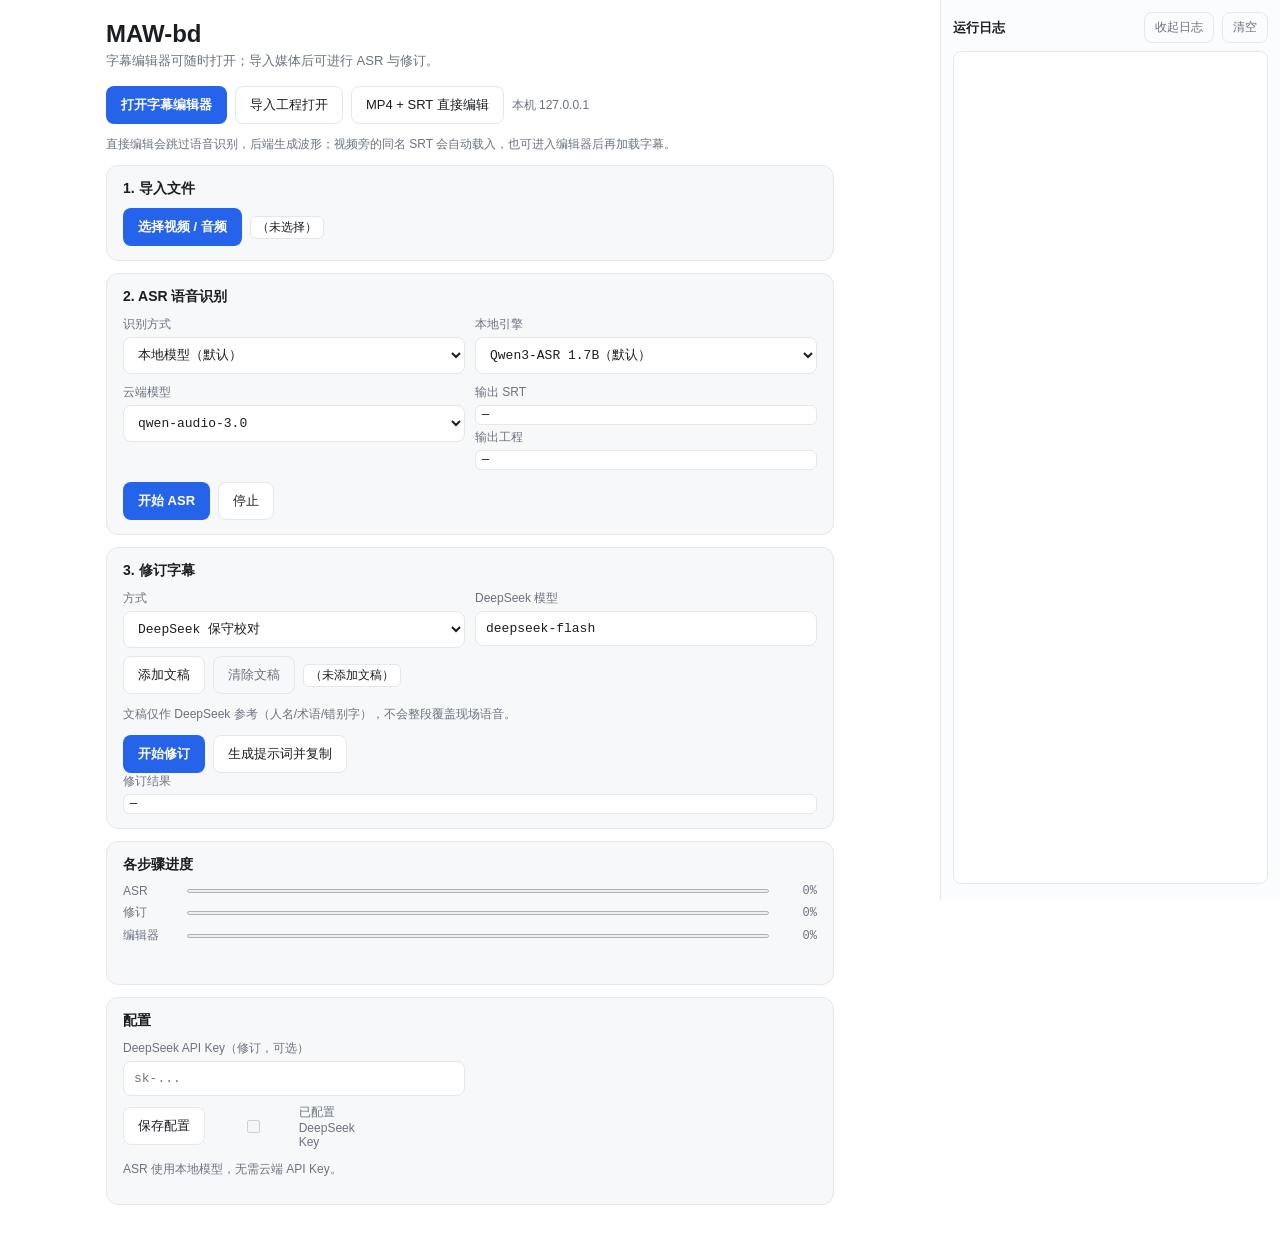
==== web/launcher/index.html @ ca6966a8 "feat: publish focused MAW-bd macOS workflow" ====
<!DOCTYPE html>
<html lang="zh-CN">
<head>
  <meta charset="UTF-8" />
  <meta name="viewport" content="width=device-width, initial-scale=1" />
  <title>MAW-bd</title>
  <link rel="stylesheet" href="launcher.css" />
</head>
<body>
  <div class="page">
    <main class="wrap">
      <header>
        <h1>MAW-bd</h1>
        <p class="sub">字幕编辑器可随时打开；导入媒体后可进行 ASR 与修订。</p>
        <div class="row">
          <button type="button" class="primary" id="btn-editor">打开字幕编辑器</button>
          <button type="button" id="btn-open-project">导入工程打开</button>
          <button type="button" id="btn-media-editor">MP4 + SRT 直接编辑</button>
          <span class="muted">本机 127.0.0.1</span>
        </div>
        <p class="muted">直接编辑会跳过语音识别，后端生成波形；视频旁的同名 SRT 会自动载入，也可进入编辑器后再加载字幕。</p>
      </header>

      <section class="card">
        <h2>1. 导入文件</h2>
        <div class="row">
          <button type="button" class="primary" id="btn-media">选择视频 / 音频</button>
          <code id="media-path">（未选择）</code>
        </div>
      </section>

      <section class="card">
        <h2>2. ASR 语音识别</h2>
        <div class="grid">
          <label>识别方式
            <select id="asr-mode">
              <option value="local">本地模型（默认）</option>
              <option value="cloud">云端 Qwen API</option>
            </select>
          </label>
          <label id="local-engine-wrap">本地引擎
            <select id="local-engine">
              <option value="qwen-asr">Qwen3-ASR 1.7B（默认）</option>
              <option value="funasr">FunASR paraformer-zh</option>
              <option value="whisper">faster-whisper</option>
            </select>
          </label>
          <label id="cloud-model-wrap" hidden>云端模型
            <select id="asr-model">
              <option value="qwen-audio-3.0-asr-flash-filetrans">qwen-audio-3.0</option>
              <option value="qwen3-asr-flash-filetrans">qwen3-asr</option>
            </select>
          </label>
          <div class="stack">
            <span class="muted">输出 SRT</span>
            <code id="srt-path">—</code>
            <span class="muted">输出工程</span>
            <code id="project-path">—</code>
            <span class="muted" id="local-runtime-hint"></span>
          </div>
        </div>
        <div class="row">
          <button type="button" class="primary" id="btn-asr">开始 ASR</button>
          <button type="button" id="btn-stop">停止</button>
        </div>
      </section>

      <section class="card">
        <h2>3. 修订字幕</h2>
        <div class="grid">
          <label>方式
            <select id="revise-mode">
              <option value="deepseek">DeepSeek 保守校对</option>
              <option value="custom">自定义提示词</option>
            </select>
          </label>
          <label>DeepSeek 模型
            <input type="text" id="deepseek-model" value="deepseek-flash" />
          </label>
        </div>
        <div class="row">
          <button type="button" id="btn-manuscript">添加文稿</button>
          <button type="button" id="btn-clear-manuscript" class="ghost">清除文稿</button>
          <code id="manuscript-path">（未添加文稿）</code>
        </div>
        <p class="muted">文稿仅作 DeepSeek 参考（人名/术语/错别字），不会整段覆盖现场语音。</p>
        <div id="custom-prompt-wrap" hidden>
          <label>自定义提示词
            <textarea id="custom-prompt" rows="4" placeholder="例如：统一人名；修正错别字；不要改句式。"></textarea>
          </label>
        </div>
        <div class="row">
          <button type="button" class="primary" id="btn-revise">开始修订</button>
          <button type="button" id="btn-gpt-prompt">生成提示词并复制</button>
        </div>
        <div class="stack">
          <span class="muted">修订结果</span>
          <code id="revised-path">—</code>
        </div>
        <div id="gpt-prompt-wrap" hidden>
          <label>GPT 修订提示词（可复制到 ChatGPT / 其它模型）
            <textarea id="gpt-prompt" rows="8" readonly></textarea>
          </label>
          <div class="row">
            <button type="button" id="btn-copy-gpt-prompt">复制提示词</button>
          </div>
        </div>
      </section>

      <section class="card">
        <h2>各步骤进度</h2>
        <div class="step-progress">
          <div class="bar-row">
            <span>ASR</span>
            <progress id="prog-asr" max="100" value="0"></progress>
            <span class="pct" id="pct-asr">0%</span>
          </div>
          <div class="bar-row">
            <span>修订</span>
            <progress id="prog-revise" max="100" value="0"></progress>
            <span class="pct" id="pct-revise">0%</span>
          </div>
          <div class="bar-row">
            <span>编辑器</span>
            <progress id="prog-editor" max="100" value="0"></progress>
            <span class="pct" id="pct-editor">0%</span>
          </div>
        </div>
        <div class="row status-row">
          <span id="msg" class="msg" role="status"></span>
        </div>
      </section>

      <section class="card">
        <h2>配置</h2>
        <div class="grid">
          <label>DeepSeek API Key（修订，可选）
            <input type="password" id="deepseek-key" autocomplete="off" placeholder="sk-..." />
          </label>
        </div>
        <div class="row">
          <button type="button" id="btn-save-config">保存配置</button>
          <label class="inline"><input type="checkbox" id="cfg-deepseek" disabled /> 已配置 DeepSeek Key</label>
        </div>
        <p class="muted">ASR 使用本地模型，无需云端 API Key。</p>
      </section>
    </main>

    <aside class="log-rail" id="log-rail" aria-label="运行日志">
      <div class="log-rail-head">
        <h2>运行日志</h2>
        <div class="row">
          <button type="button" id="btn-toggle-log" class="ghost" title="收起日志" aria-controls="log-rail" aria-expanded="true">收起日志</button>
          <button type="button" id="btn-clear-log" class="ghost">清空</button>
        </div>
      </div>
      <pre id="log-scroll" class="log-scroll" aria-label="运行日志"></pre>
    </aside>
  </div>

  <!-- collapsed floating toggle -->
  <button type="button" id="btn-show-log" class="log-show-btn" hidden title="展开日志" aria-controls="log-rail" aria-expanded="false">展开日志</button>

  <div class="modal-mask" id="manuscript-modal" role="dialog" aria-modal="true" aria-labelledby="manuscript-modal-title">
    <div class="modal">
      <h3 id="manuscript-modal-title">添加文稿</h3>
      <p class="hint">直接粘贴或输入文稿文字（DeepSeek 校对参考，不会整段覆盖现场语音）。</p>
      <textarea id="manuscript-text" rows="10" placeholder="在此输入文稿全文或片段…"></textarea>
      <div class="actions">
        <button type="button" class="ghost" id="btn-manuscript-cancel">取消</button>
        <button type="button" class="primary" id="btn-manuscript-ok">确定</button>
      </div>
    </div>
  </div>

  <script src="launcher.js"></script>
</body>
</html>
---- web/launcher/launcher.css ----
:root {
  --bg: #ffffff;
  --card: #f7f8fa;
  --ink: #1a1d21;
  --muted: #6b7280;
  --accent: #2563eb;
  --accent-soft: #dbeafe;
  --danger: #dc2626;
  --ok: #15803d;
  --border: #e5e7eb;
  --mono: ui-monospace, SFMono-Regular, Menlo, Consolas, monospace;
  --sans: -apple-system, "PingFang SC", "Microsoft YaHei", sans-serif;
}
* { box-sizing: border-box; }
html, body { height: 100%; }
body {
  margin: 0;
  font-family: var(--sans);
  background: var(--bg);
  color: var(--ink);
}

/* side layout: main + log rail */
.page {
  display: grid;
  grid-template-columns: minmax(0, 1fr) clamp(240px, 28vw, 340px);
  gap: 0;
  min-height: 100vh;
  align-items: stretch;
}
.page.log-collapsed {
  grid-template-columns: minmax(0, 1fr) 0px;
}

.wrap {
  max-width: 760px;
  margin: 0 auto;
  padding: 20px 16px 40px;
  width: 100%;
}
.page.log-collapsed .wrap {
  max-width: 860px;
}

header h1 { margin: 0 0 4px; font-size: 24px; font-weight: 700; }
.sub { margin: 0 0 16px; color: var(--muted); font-size: 13px; }

.card {
  background: var(--card);
  border: 1px solid var(--border);
  border-radius: 12px;
  padding: 14px 16px;
  margin-bottom: 12px;
}
.card h2 {
  margin: 0 0 10px;
  font-size: 14px;
  color: var(--ink);
  font-weight: 650;
}
.row { display: flex; flex-wrap: wrap; gap: 8px; align-items: center; margin-top: 8px; }
.grid { display: grid; grid-template-columns: 1fr 1fr; gap: 10px; }
label { display: flex; flex-direction: column; gap: 4px; font-size: 12px; color: var(--muted); }
label.inline { flex-direction: row; align-items: center; gap: 6px; font-size: 12px; }
input, select, textarea {
  width: 100%;
  padding: 9px 10px;
  border-radius: 8px;
  border: 1px solid var(--border);
  background: #fff;
  color: var(--ink);
  font-family: var(--mono);
  font-size: 13px;
}
textarea { resize: vertical; font-family: var(--sans); min-height: 88px; }
button {
  font-family: var(--sans);
  font-size: 13px;
  padding: 9px 14px;
  border-radius: 8px;
  border: 1px solid var(--border);
  background: #fff;
  color: var(--ink);
  cursor: pointer;
}
button.primary {
  background: var(--accent);
  border-color: transparent;
  color: #fff;
  font-weight: 600;
}
button.ghost { background: transparent; color: var(--muted); }
button:disabled { opacity: .45; cursor: not-allowed; }
code {
  font-family: var(--mono);
  font-size: 12px;
  word-break: break-all;
  color: var(--ink);
  background: #fff;
  border: 1px solid var(--border);
  border-radius: 6px;
  padding: 2px 6px;
}
.stack { display: flex; flex-direction: column; gap: 4px; }
.muted { color: var(--muted); font-size: 12px; }
.msg { min-height: 1.2em; font-size: 13px; color: var(--accent); margin: 0; }
.msg.err { color: var(--danger); }
.status-row { margin-top: 10px; }

.step-progress { margin-top: 10px; display: flex; flex-direction: column; gap: 6px; }
.step-progress .bar-row {
  display: grid;
  grid-template-columns: 56px 1fr 40px;
  gap: 8px;
  align-items: center;
  font-size: 12px;
  color: var(--muted);
}
.step-progress progress {
  width: 100%;
  height: 8px;
  accent-color: var(--accent);
}
.step-progress .pct { text-align: right; font-family: var(--mono); }

/* right log rail */
.log-rail {
  position: sticky;
  top: 0;
  height: 100vh;
  display: flex;
  flex-direction: column;
  background: #fbfcfe;
  border-left: 1px solid var(--border);
  padding: 12px 12px 16px;
  overflow: hidden;
}
.page.log-collapsed .log-rail {
  display: none;
}
.log-rail-head {
  display: flex;
  align-items: center;
  justify-content: space-between;
  gap: 8px;
  margin-bottom: 8px;
  flex-shrink: 0;
}
.log-rail-head h2 {
  margin: 0;
  font-size: 13px;
  font-weight: 650;
  color: var(--ink);
}
.log-rail-head .row { margin-top: 0; }
.log-rail-head button { padding: 6px 10px; font-size: 12px; }

.log-scroll {
  flex: 1 1 auto;
  margin: 0;
  min-height: 0;
  overflow-y: auto;
  overflow-x: hidden;
  white-space: pre-wrap;
  word-break: break-word;
  font-family: var(--mono);
  font-size: 12px;
  line-height: 1.45;
  color: var(--ink);
  background: #fff;
  border: 1px solid var(--border);
  border-radius: 8px;
  padding: 8px 10px;
}
.log-scroll .log-line { margin: 0 0 2px; }
.log-scroll .log-line.err { color: var(--danger); }
.log-scroll .log-line.ok { color: var(--ok); }
.log-scroll .log-line.llm-output {
  color: #4c1d95;
  white-space: pre-wrap;
}

/* floating show-log when collapsed */
.log-show-btn {
  position: fixed;
  right: 12px;
  top: 16px;
  z-index: 40;
  padding: 8px 12px;
  border-radius: 999px;
  background: var(--accent);
  color: #fff;
  border: none;
  font-size: 12px;
  font-weight: 600;
  box-shadow: 0 4px 14px rgba(37, 99, 235, 0.25);
}
.log-show-btn:hover { filter: brightness(1.06); }

/* dialog */
.modal-mask {
  position: fixed;
  inset: 0;
  background: rgba(15, 18, 22, .28);
  display: none;
  align-items: center;
  justify-content: center;
  z-index: 50;
  padding: 20px;
}
.modal-mask.open { display: flex; }
.modal {
  width: min(560px, 100%);
  background: #fff;
  border: 1px solid var(--border);
  border-radius: 12px;
  padding: 16px;
  box-shadow: 0 12px 40px rgba(0,0,0,.12);
}
.modal h3 { margin: 0 0 8px; font-size: 15px; }
.modal .hint { color: var(--muted); font-size: 12px; margin-bottom: 8px; }
.modal .actions { display: flex; gap: 8px; margin-top: 12px; justify-content: flex-end; }
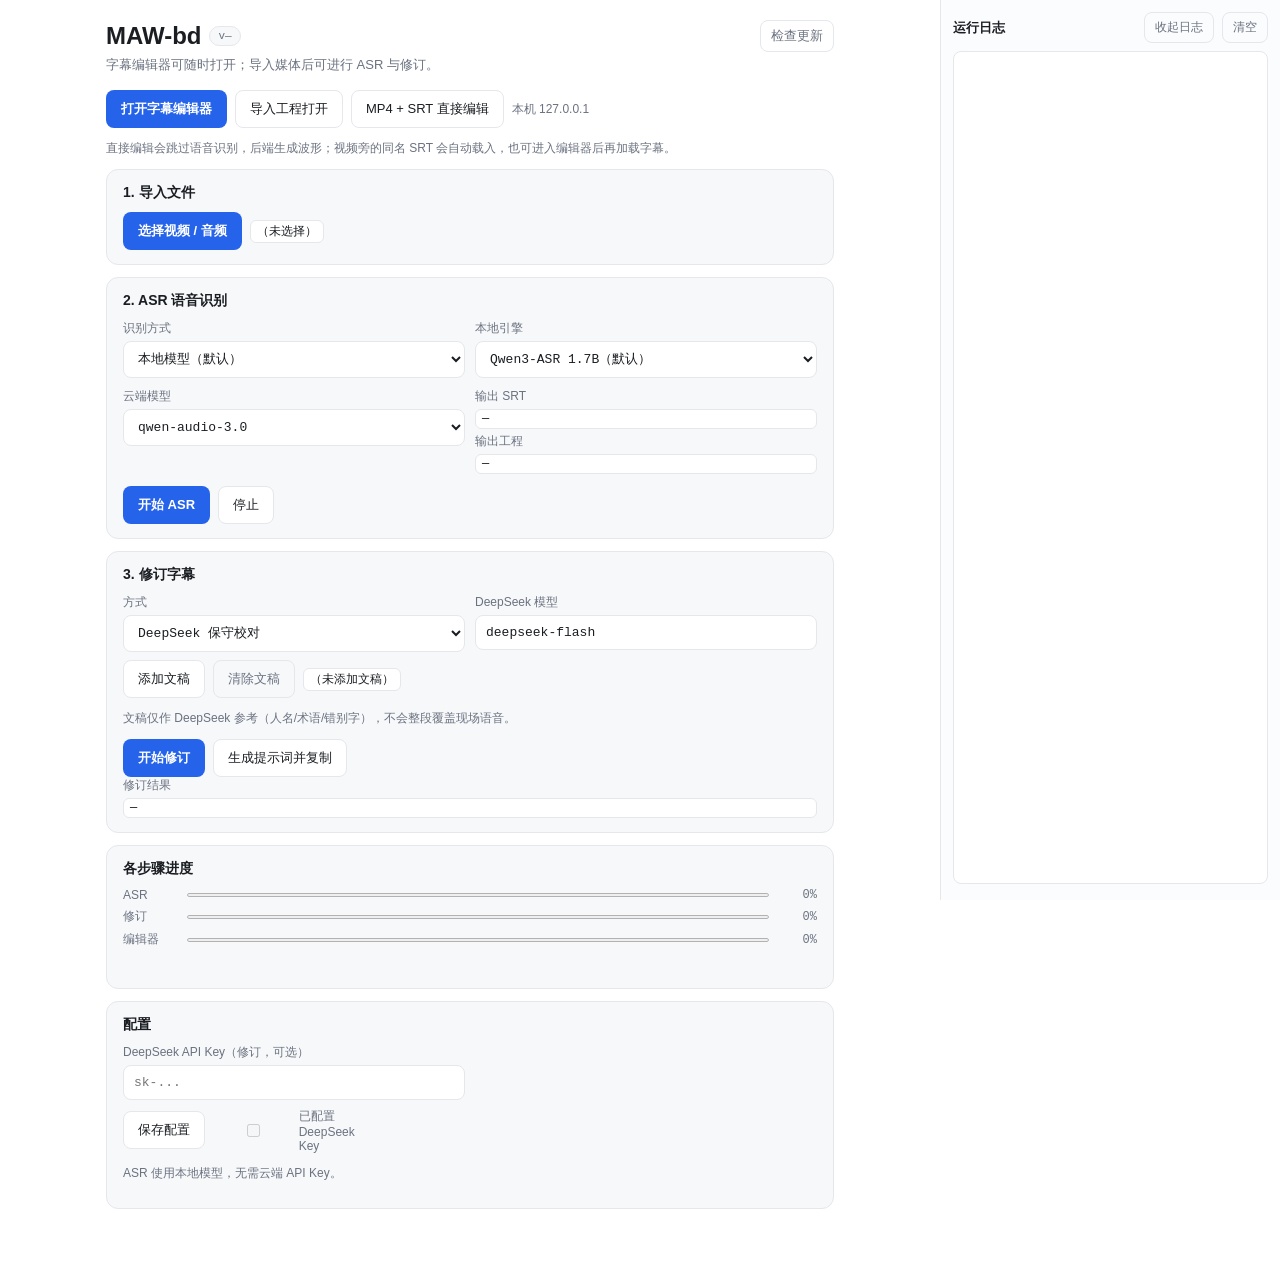
==== commit 399d9247: "feat: add in-app release update checks" ====
--- a/web/launcher/index.html
+++ b/web/launcher/index.html
@@ -10,7 +10,11 @@
   <div class="page">
     <main class="wrap">
       <header>
-        <h1>MAW-bd</h1>
+        <div class="title-row">
+          <h1>MAW-bd</h1>
+          <span class="version-pill" id="app-version">v—</span>
+          <button type="button" class="ghost update-check" id="btn-update">检查更新</button>
+        </div>
         <p class="sub">字幕编辑器可随时打开；导入媒体后可进行 ASR 与修订。</p>
         <div class="row">
           <button type="button" class="primary" id="btn-editor">打开字幕编辑器</button>
@@ -19,6 +23,16 @@
           <span class="muted">本机 127.0.0.1</span>
         </div>
         <p class="muted">直接编辑会跳过语音识别，后端生成波形；视频旁的同名 SRT 会自动载入，也可进入编辑器后再加载字幕。</p>
+        <div class="update-banner" id="update-banner" hidden>
+          <div>
+            <strong id="update-title">发现新版本</strong>
+            <p id="update-notes"></p>
+          </div>
+          <div class="row update-actions">
+            <button type="button" class="primary" id="btn-update-download">下载更新</button>
+            <button type="button" class="ghost" id="btn-update-dismiss">稍后</button>
+          </div>
+        </div>
       </header>
 
       <section class="card">
--- a/web/launcher/launcher.css
+++ b/web/launcher/launcher.css
@@ -42,7 +42,33 @@
   max-width: 860px;
 }
 
-header h1 { margin: 0 0 4px; font-size: 24px; font-weight: 700; }
+header h1 { margin: 0; font-size: 24px; font-weight: 700; }
+.title-row { display: flex; flex-wrap: wrap; align-items: center; gap: 8px; margin-bottom: 4px; }
+.version-pill {
+  color: var(--muted);
+  background: var(--card);
+  border: 1px solid var(--border);
+  border-radius: 999px;
+  padding: 3px 8px;
+  font-family: var(--mono);
+  font-size: 11px;
+}
+.update-check { margin-left: auto; padding: 6px 10px; }
+.update-banner {
+  display: flex;
+  justify-content: space-between;
+  align-items: flex-start;
+  gap: 12px;
+  margin-top: 12px;
+  padding: 12px 14px;
+  border: 1px solid #93c5fd;
+  border-radius: 10px;
+  background: #eff6ff;
+}
+.update-banner[hidden] { display: none; }
+.update-banner strong { font-size: 13px; color: #1d4ed8; }
+.update-banner p { margin: 5px 0 0; color: var(--ink); font-size: 12px; white-space: pre-wrap; max-height: 112px; overflow: auto; }
+.update-actions { flex: 0 0 auto; margin-top: 0; }
 .sub { margin: 0 0 16px; color: var(--muted); font-size: 13px; }
 
 .card {
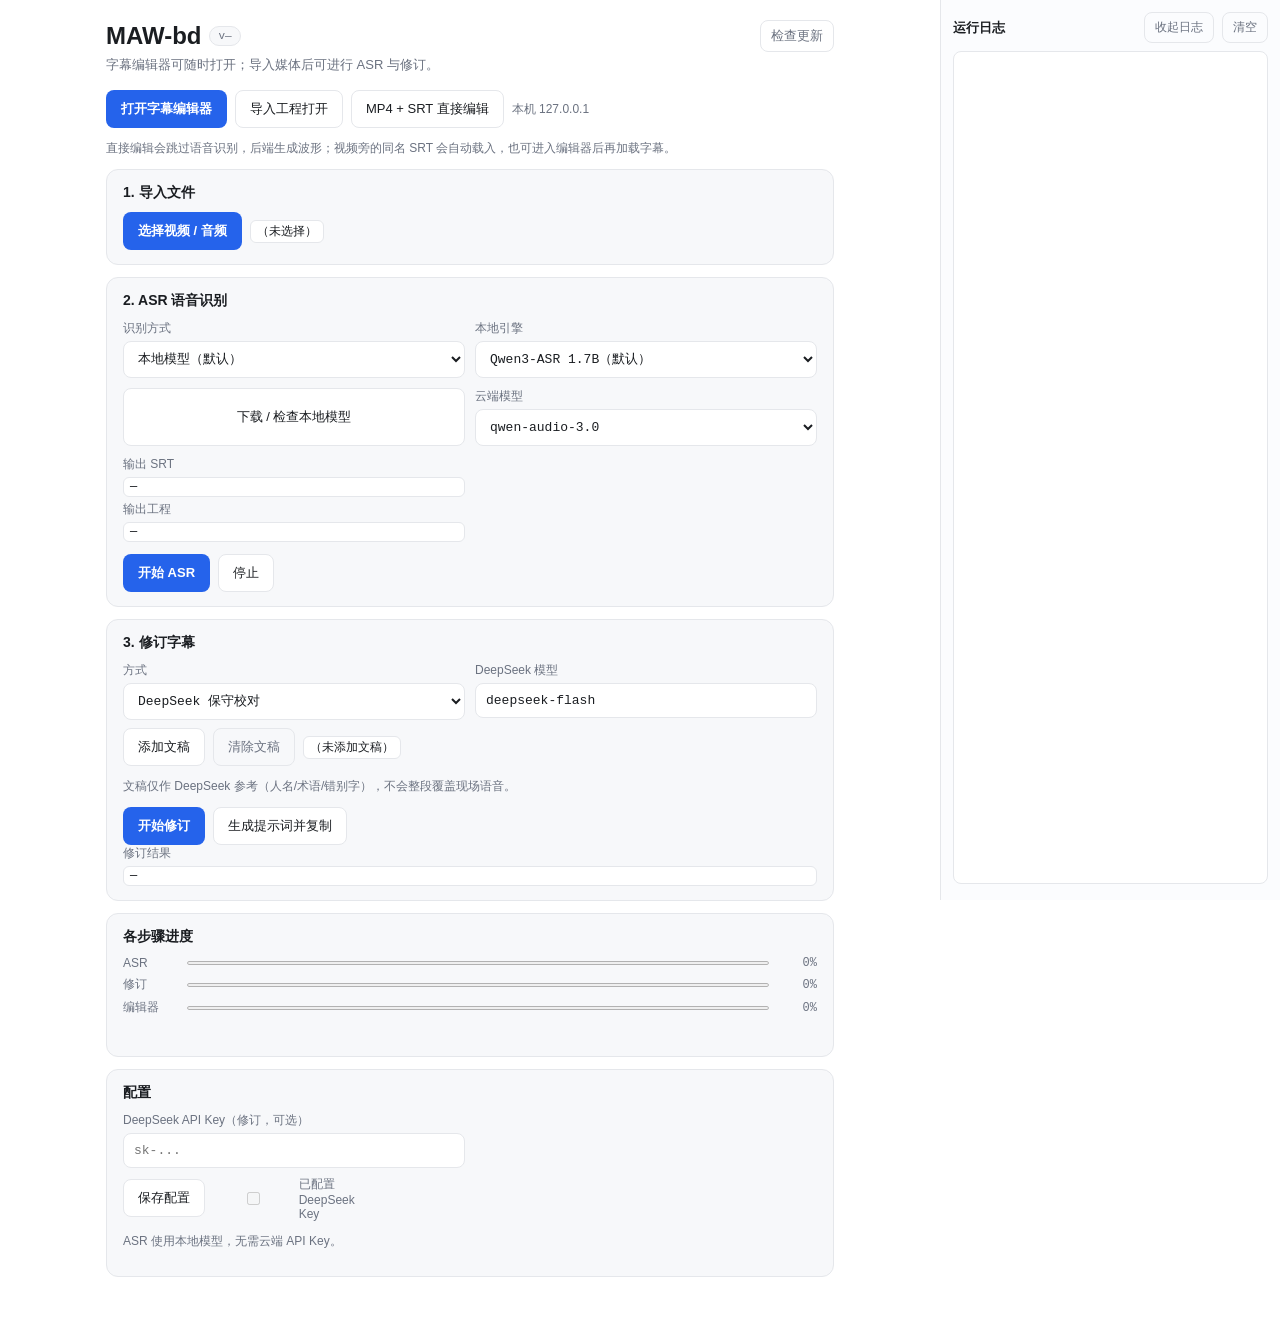
==== commit e218bf24: "feat: release MAW-bd 1.5.0 incremental updates and model preparation" ====
--- a/web/launcher/index.html
+++ b/web/launcher/index.html
@@ -27,6 +27,12 @@
           <div>
             <strong id="update-title">发现新版本</strong>
             <p id="update-notes"></p>
+            <label>更新方式 <select id="update-method">
+              <option value="auto">优先增量更新</option>
+              <option value="full">全量更新</option>
+            </select></label>
+            <p id="update-size" class="muted"></p>
+            <p id="update-transfer" class="muted" aria-live="polite"></p>
           </div>
           <div class="row update-actions">
             <button type="button" class="primary" id="btn-update-download">下载更新</button>
@@ -59,6 +65,7 @@
               <option value="whisper">faster-whisper</option>
             </select>
           </label>
+          <button type="button" id="btn-model-download">下载 / 检查本地模型</button>
           <label id="cloud-model-wrap" hidden>云端模型
             <select id="asr-model">
               <option value="qwen-audio-3.0-asr-flash-filetrans">qwen-audio-3.0</option>
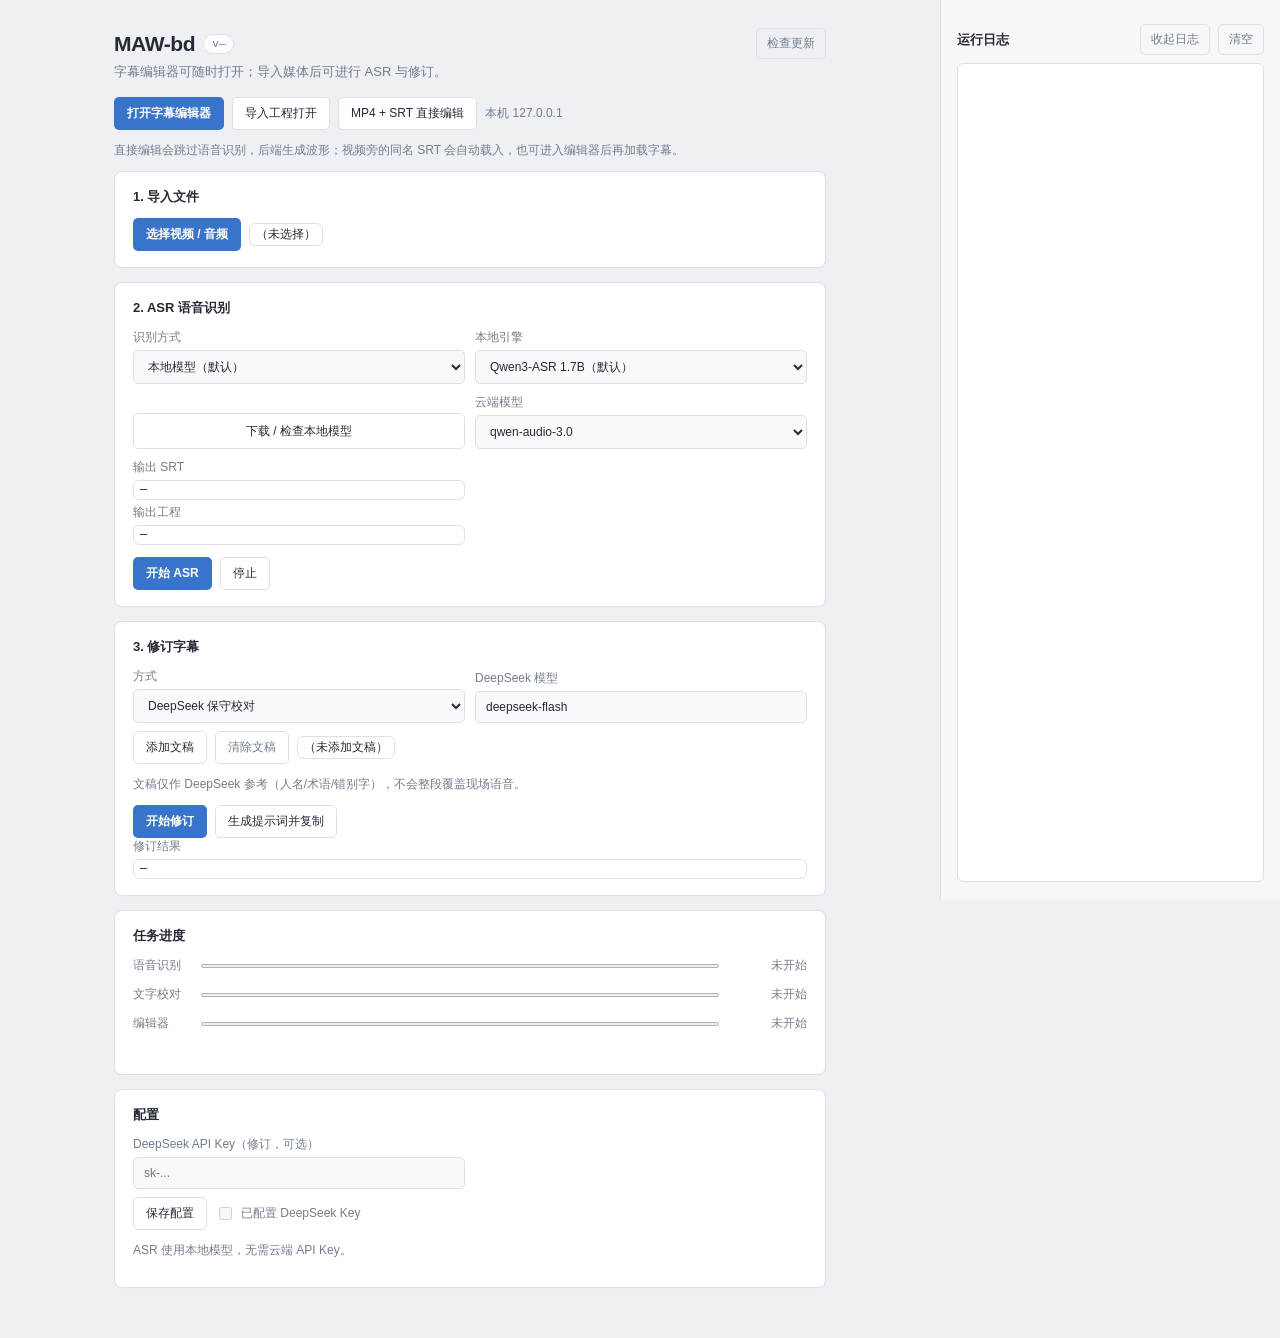
==== commit 7ad39a44: "feat: release MAW-bd 1.7.0 with stable local ASR and review tools" ====
--- a/web/launcher/index.html
+++ b/web/launcher/index.html
@@ -31,6 +31,13 @@
               <option value="auto">优先增量更新</option>
               <option value="full">全量更新</option>
             </select></label>
+            <label>下载线路 <select id="update-source">
+              <option value="auto">国内镜像优先（自动切换）</option>
+              <option value="github">GitHub 直连</option>
+              <option value="ghfast">GHFast 镜像</option>
+              <option value="ghproxy">GH-Proxy 镜像</option>
+            </select></label>
+            <p class="muted">安装包经第三方镜像下载，仍按 GitHub 官方发布的大小与 SHA-256 校验。</p>
             <p id="update-size" class="muted"></p>
             <p id="update-transfer" class="muted" aria-live="polite"></p>
           </div>
@@ -129,22 +136,22 @@
       </section>
 
       <section class="card">
-        <h2>各步骤进度</h2>
+        <h2>任务进度</h2>
         <div class="step-progress">
           <div class="bar-row">
-            <span>ASR</span>
+            <span>语音识别</span>
             <progress id="prog-asr" max="100" value="0"></progress>
-            <span class="pct" id="pct-asr">0%</span>
+            <span class="pct" id="pct-asr">未开始</span>
           </div>
           <div class="bar-row">
-            <span>修订</span>
+            <span>文字校对</span>
             <progress id="prog-revise" max="100" value="0"></progress>
-            <span class="pct" id="pct-revise">0%</span>
+            <span class="pct" id="pct-revise">未开始</span>
           </div>
           <div class="bar-row">
             <span>编辑器</span>
             <progress id="prog-editor" max="100" value="0"></progress>
-            <span class="pct" id="pct-editor">0%</span>
+            <span class="pct" id="pct-editor">未开始</span>
           </div>
         </div>
         <div class="row status-row">
@@ -194,6 +201,7 @@
     </div>
   </div>
 
+  <script src="../editor-proofread.js"></script>
   <script src="launcher.js"></script>
 </body>
 </html>
--- a/web/launcher/launcher.css
+++ b/web/launcher/launcher.css
@@ -246,3 +246,27 @@
 .modal h3 { margin: 0 0 8px; font-size: 15px; }
 .modal .hint { color: var(--muted); font-size: 12px; margin-bottom: 8px; }
 .modal .actions { display: flex; gap: 8px; margin-top: 12px; justify-content: flex-end; }
+
+.bar-row .pct { min-width: 80px; white-space: nowrap; }
+
+/* Match the original editor's restrained surfaces and compact controls. */
+:root { --bg:#eef0f4; --card:#fff; --ink:#252a34; --muted:#737d8d; --accent:#3874c9; --accent-soft:#e8eff9; --border:#dce1e8; }
+.wrap { padding:28px 24px 36px; }
+header h1 { font-size:21px; font-weight:650; letter-spacing:-.4px; }
+.card { border-radius:8px; padding:16px 18px; margin-bottom:14px; box-shadow:0 1px 2px #18203004; }
+.card h2 { font-size:13px; margin-bottom:12px; }
+button { padding:7px 12px; border-radius:5px; font-size:12px; transition:background 130ms ease-out; }
+button:not(.primary):hover { background:#f0f3f8; border-color:#c7d0dd; }
+input,select,textarea { background:#f8f9fb; border-radius:5px; padding:8px 10px; font-family:var(--sans); font-size:12px; }
+input:focus,select:focus,textarea:focus { outline:2px solid var(--accent-soft); border-color:var(--accent); }
+input[type="checkbox"] { width:auto; accent-color:var(--accent); }
+.log-rail { background:#f6f7f9; padding:24px 16px 18px; }
+.log-scroll { border-radius:6px; font-size:11px; line-height:1.7; padding:12px; }
+.step-progress .bar-row { grid-template-columns:60px minmax(0,1fr) 80px; }
+.step-progress { gap:12px; }
+.update-banner { background:var(--accent-soft); border-color:#c7d8ee; border-radius:6px; }
+.log-show-btn { background:#fff; color:var(--ink); border:1px solid var(--border); border-radius:5px; box-shadow:0 2px 8px #18203010; }
+@media(max-width:720px) { .wrap { padding:20px 14px; } .grid { grid-template-columns:minmax(0,1fr); } }
+
+.grid { align-items:end; }
+.grid > button { align-self:end; height:36px; }
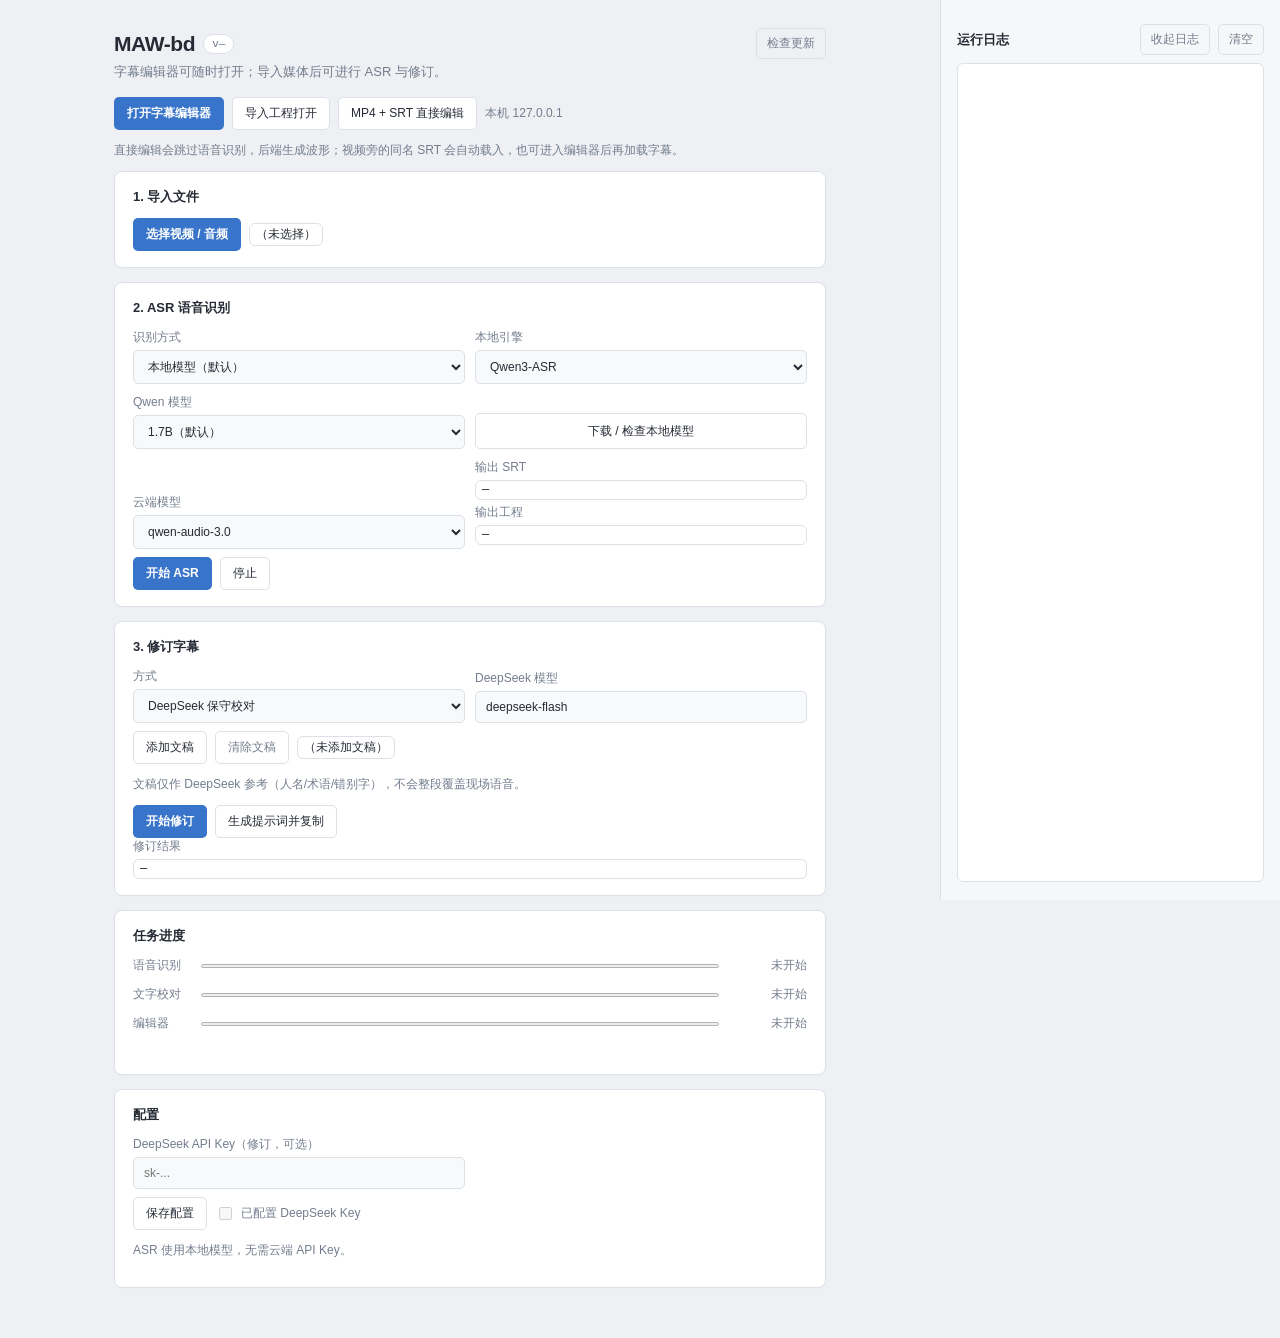
==== commit 0936199b: "feat: release MAW-bd 1.8.2 with Chinese clause segmentation and Qwen 0.6B" ====
--- a/web/launcher/index.html
+++ b/web/launcher/index.html
@@ -53,6 +53,7 @@
         <div class="row">
           <button type="button" class="primary" id="btn-media">选择视频 / 音频</button>
           <code id="media-path">（未选择）</code>
+          <span class="muted" id="media-frame-info"></span>
         </div>
       </section>
 
@@ -67,9 +68,15 @@
           </label>
           <label id="local-engine-wrap">本地引擎
             <select id="local-engine">
-              <option value="qwen-asr">Qwen3-ASR 1.7B（默认）</option>
+              <option value="qwen-asr">Qwen3-ASR</option>
               <option value="funasr">FunASR paraformer-zh</option>
               <option value="whisper">faster-whisper</option>
+            </select>
+          </label>
+          <label id="local-model-wrap">Qwen 模型
+            <select id="local-model">
+              <option value="Qwen/Qwen3-ASR-1.7B">1.7B（默认）</option>
+              <option value="Qwen/Qwen3-ASR-0.6B">0.6B（轻量）</option>
             </select>
           </label>
           <button type="button" id="btn-model-download">下载 / 检查本地模型</button>
--- a/web/launcher/launcher.css
+++ b/web/launcher/launcher.css
@@ -87,6 +87,7 @@
 .row { display: flex; flex-wrap: wrap; gap: 8px; align-items: center; margin-top: 8px; }
 .grid { display: grid; grid-template-columns: 1fr 1fr; gap: 10px; }
 label { display: flex; flex-direction: column; gap: 4px; font-size: 12px; color: var(--muted); }
+#local-model-wrap[hidden] { display: none; }
 label.inline { flex-direction: row; align-items: center; gap: 6px; font-size: 12px; }
 input, select, textarea {
   width: 100%;
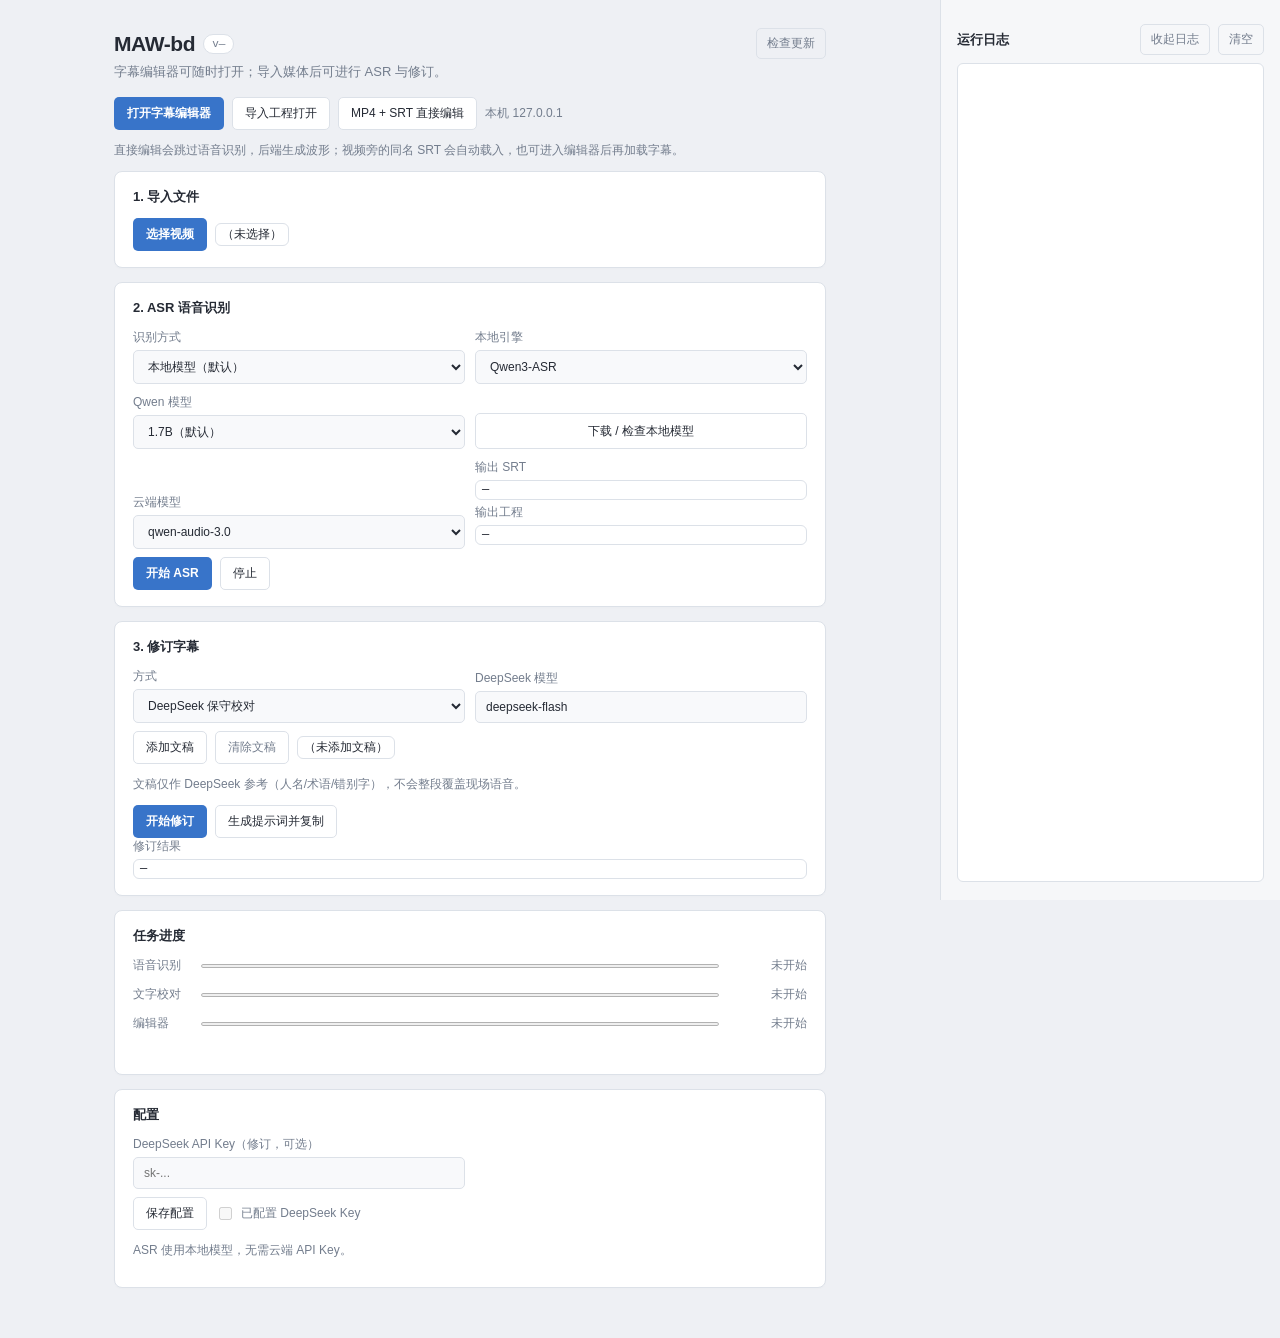
==== commit 9447fd4f: "fix: restrict new media imports to video" ====
--- a/web/launcher/index.html
+++ b/web/launcher/index.html
@@ -51,7 +51,7 @@
       <section class="card">
         <h2>1. 导入文件</h2>
         <div class="row">
-          <button type="button" class="primary" id="btn-media">选择视频 / 音频</button>
+          <button type="button" class="primary" id="btn-media">选择视频</button>
           <code id="media-path">（未选择）</code>
           <span class="muted" id="media-frame-info"></span>
         </div>
